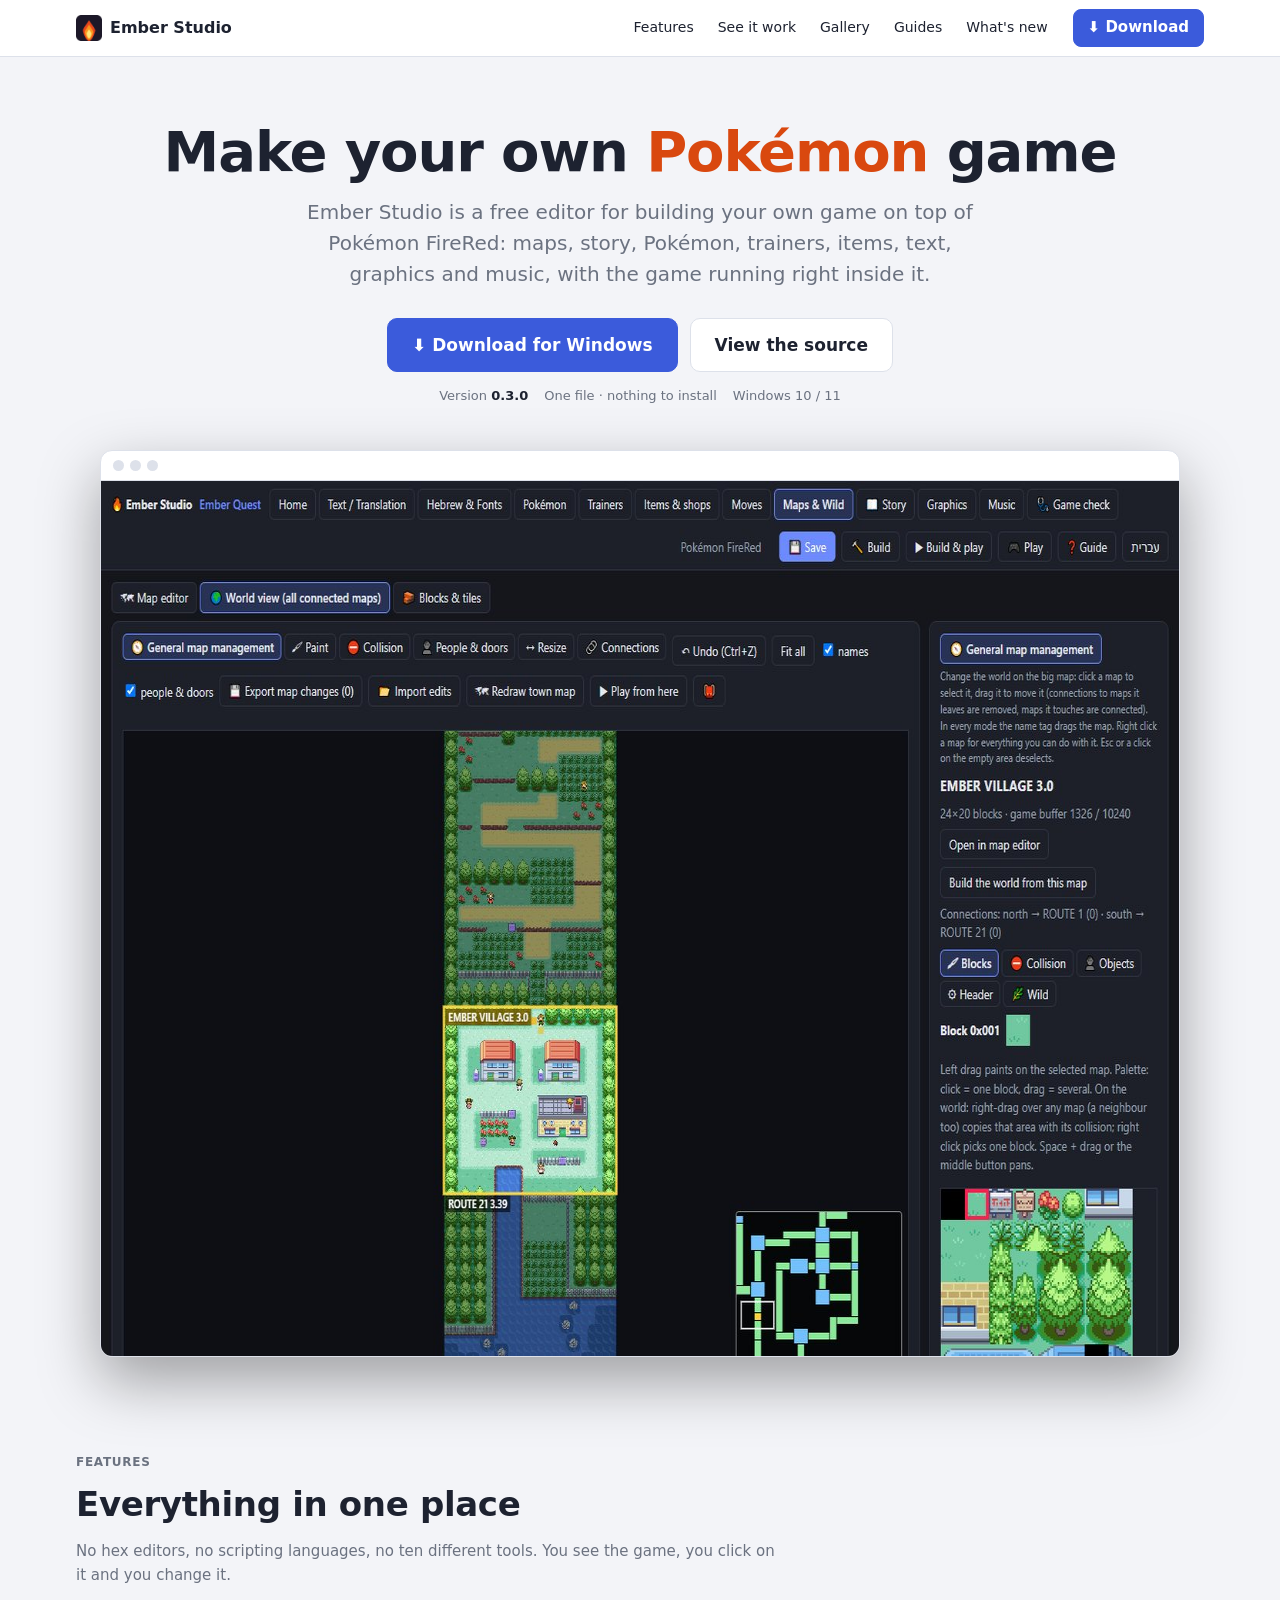
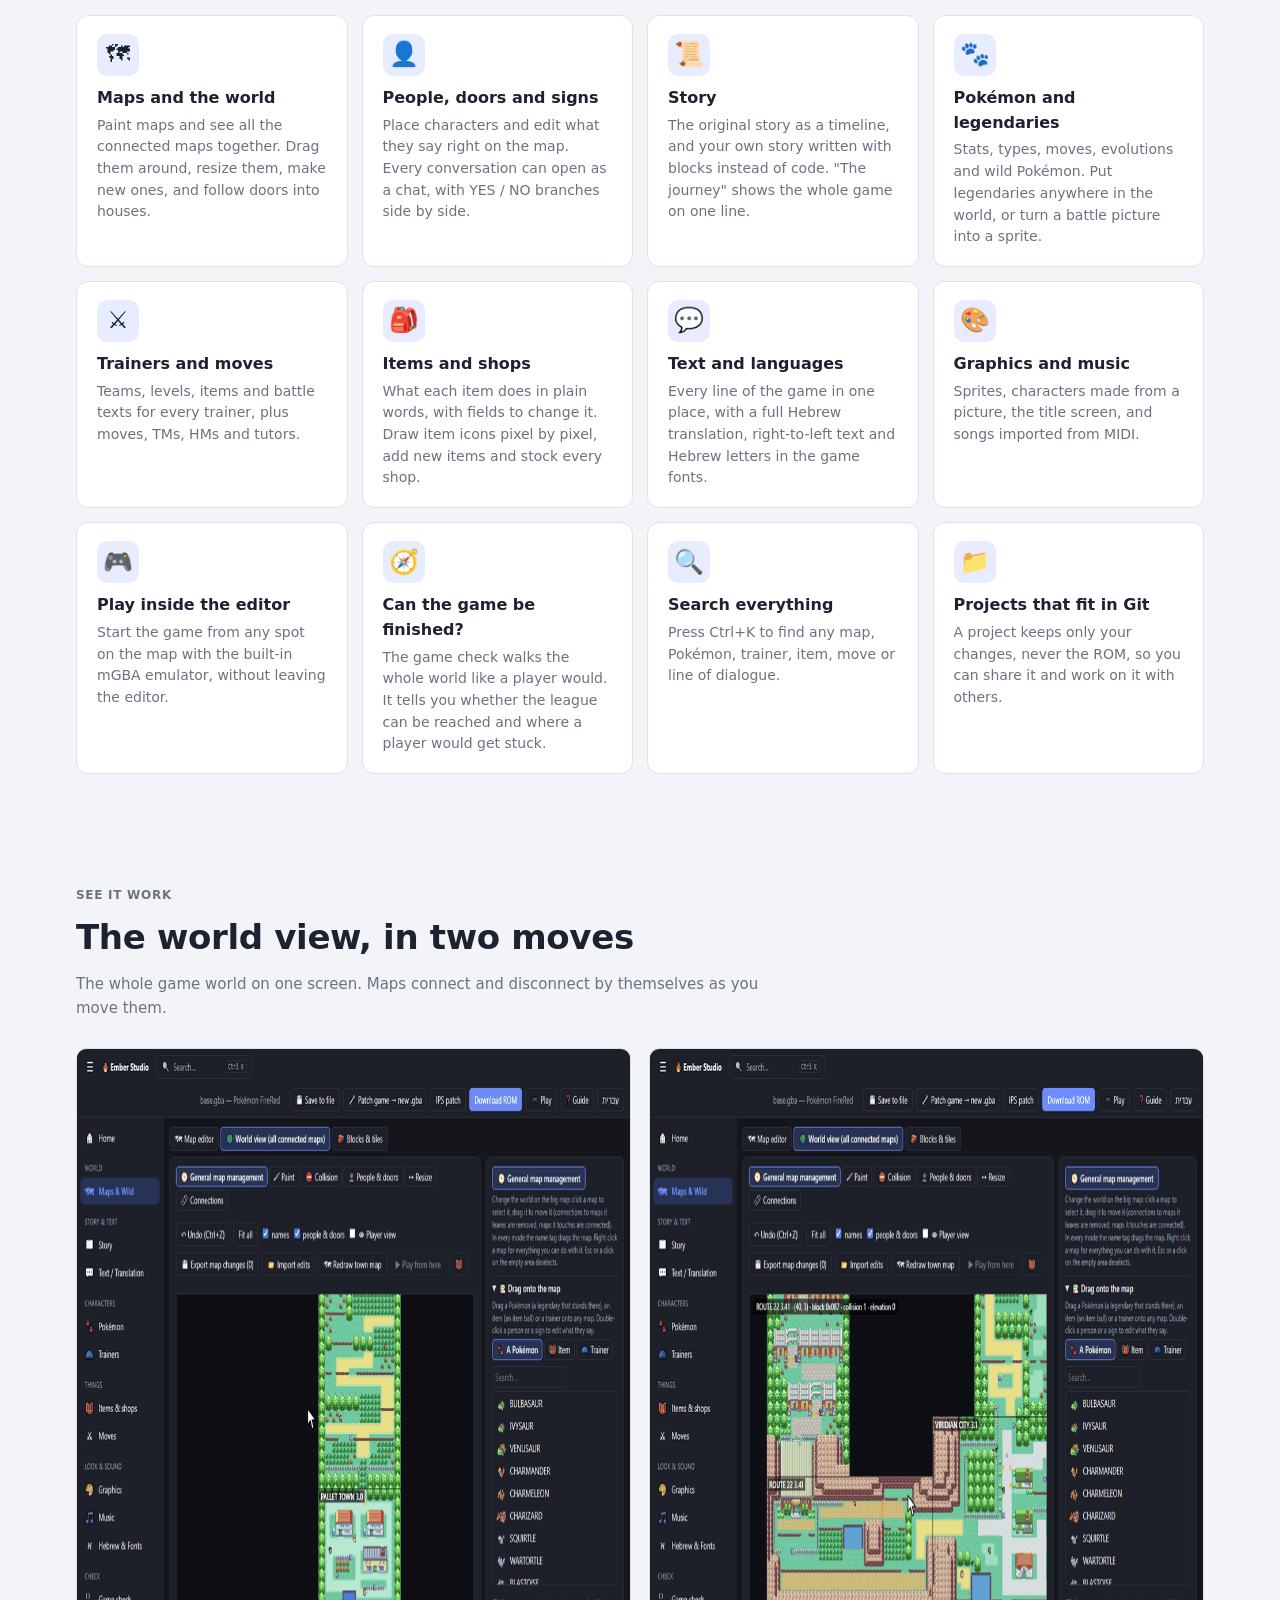
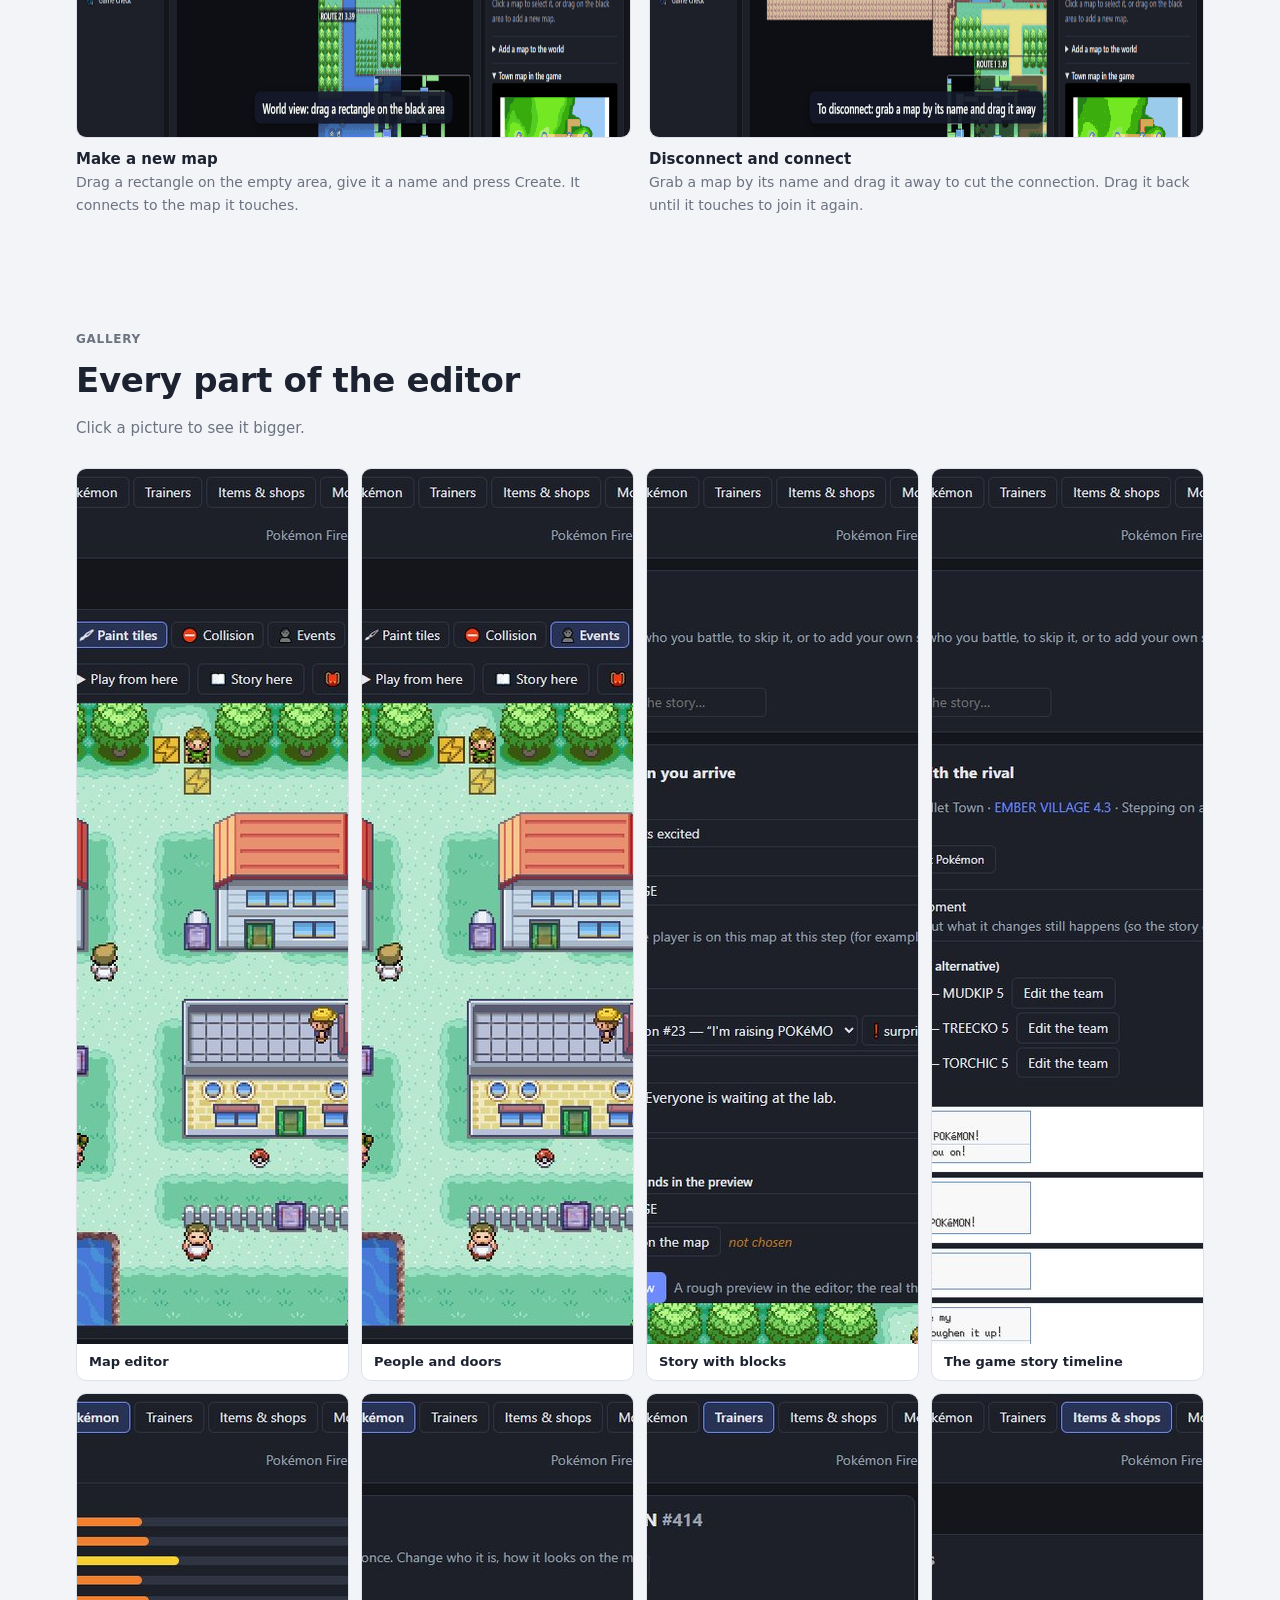
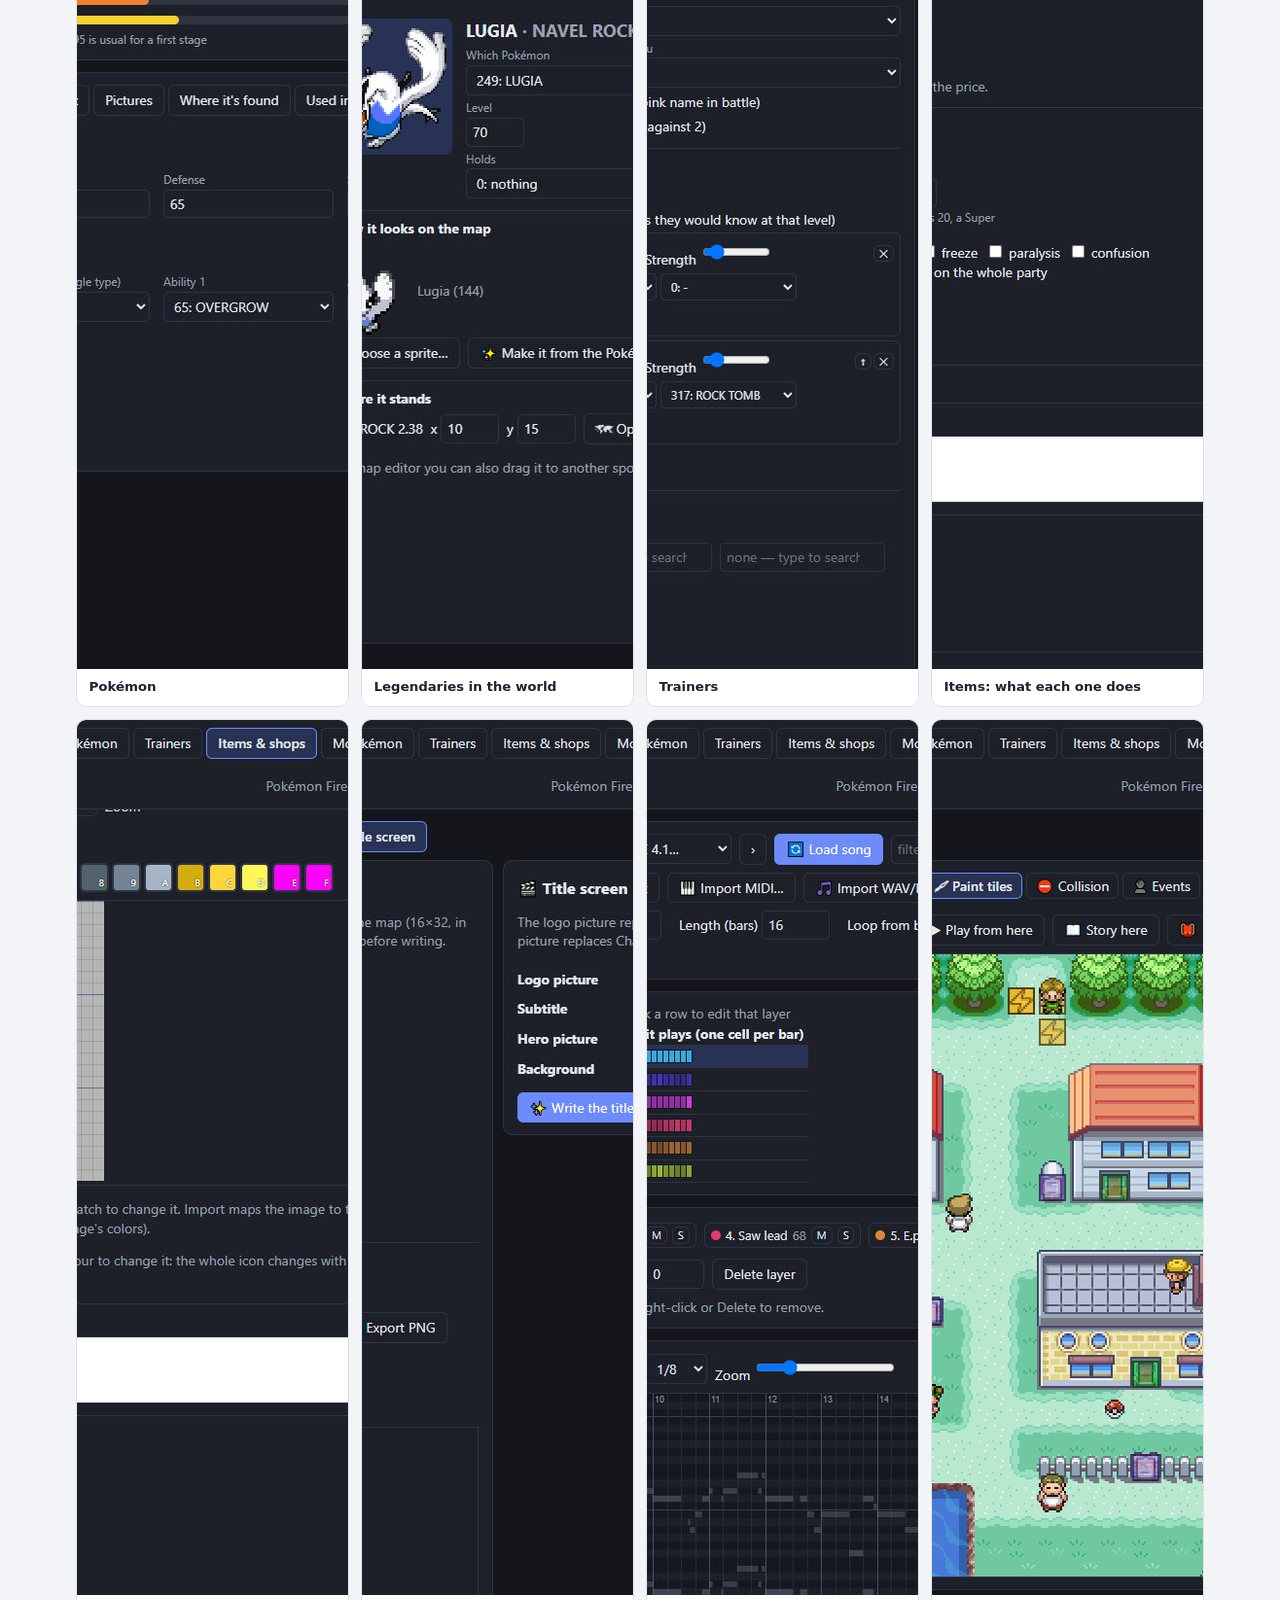
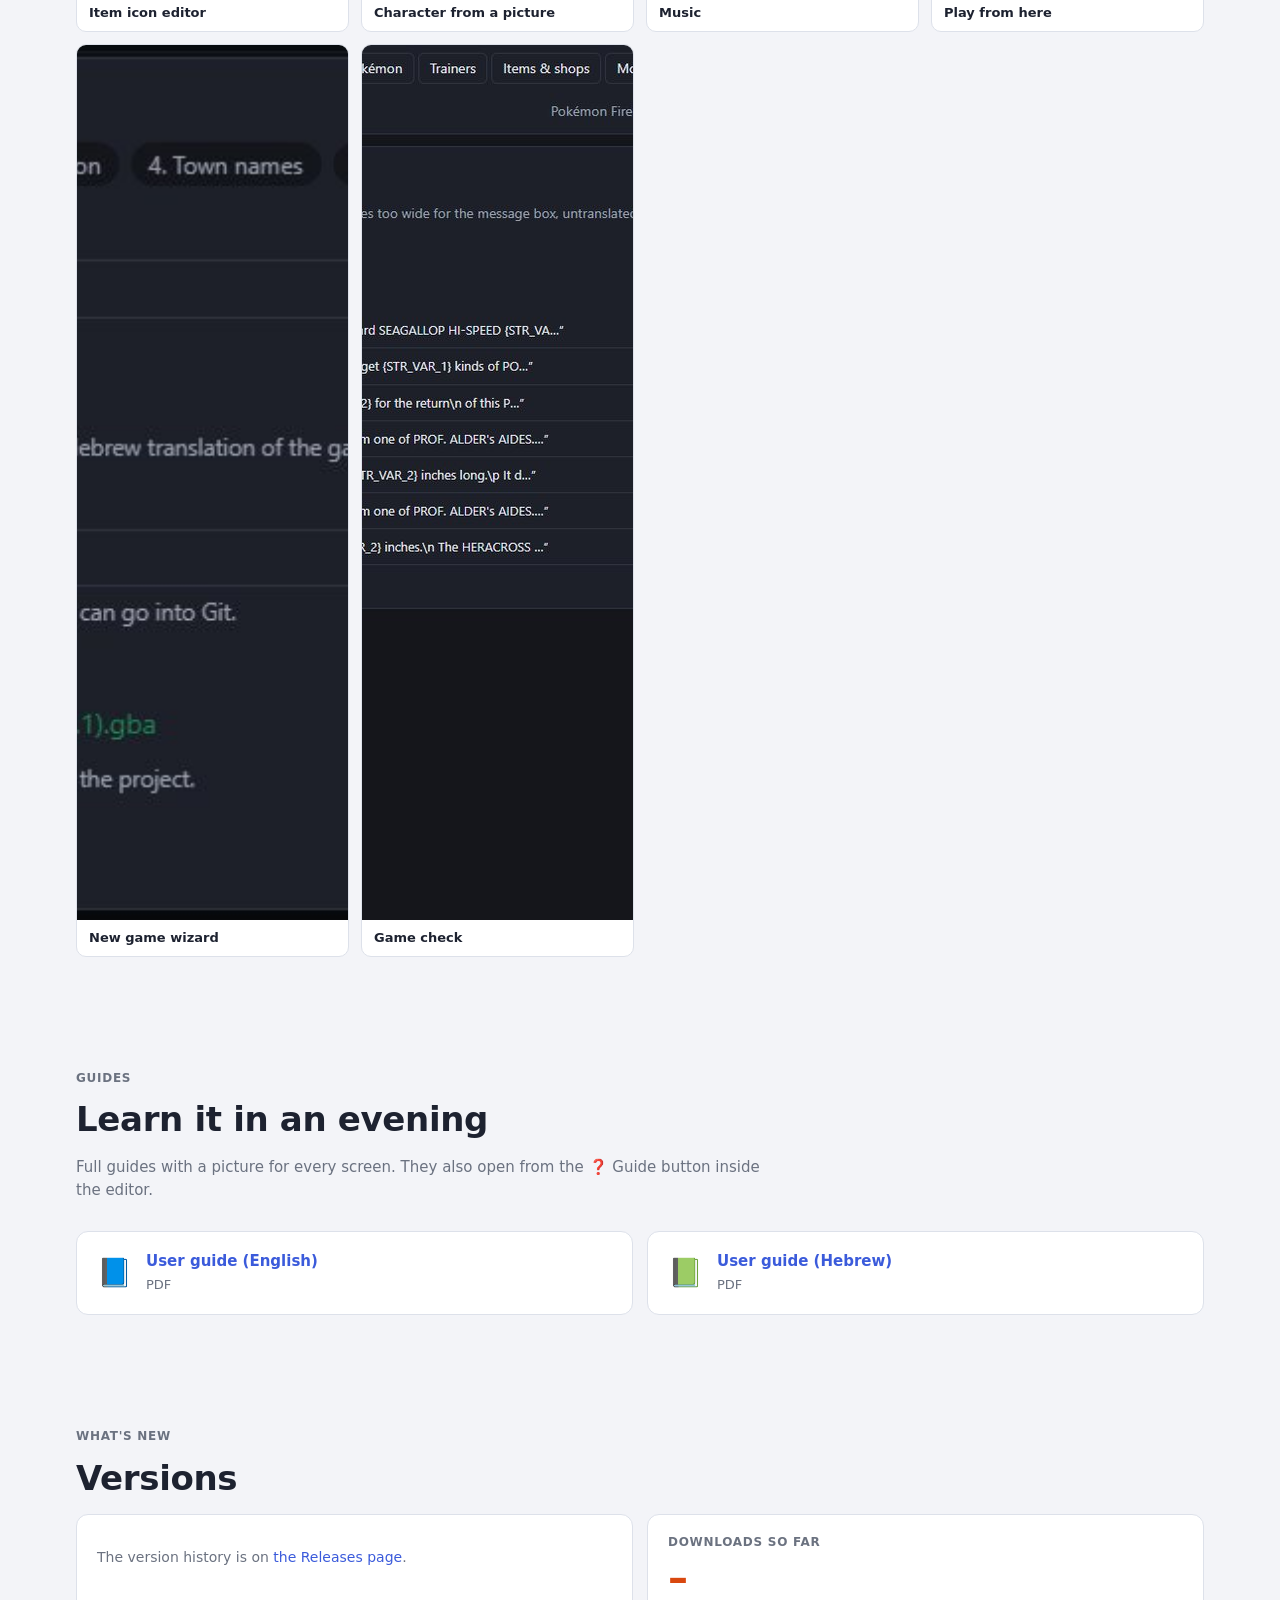
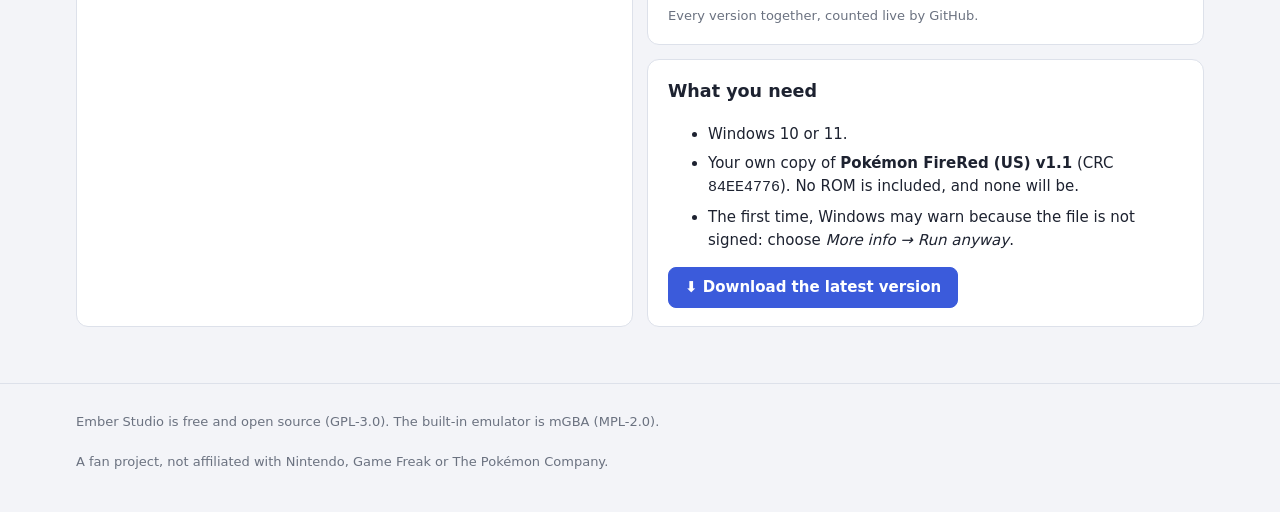
==== site/index.html @ 75d0f9e0 "Website: download page for GitHub Pages (features, GIFs, gallery, guides, versions and a live downlo" ====
<!doctype html>
<html lang="en">
<head>
<meta charset="utf-8">
<meta name="viewport" content="width=device-width, initial-scale=1">
<title>Ember Studio</title>
<meta name="description" content="Ember Studio: a free editor for making your own game on top of Pokémon FireRed. Maps, story, Pokémon, trainers, items, text, graphics and music, with a built-in emulator.">
<meta property="og:title" content="Ember Studio">
<meta property="og:description" content="A free editor for making your own game on top of Pokémon FireRed.">
<meta property="og:image" content="img/world.jpg">
<link rel="icon" href="img/icon.png">
<style>
/* the editor's own colours (css/app.css), dark first like the screenshots */
:root {
  --bg: #14161c; --panel: #1d2029; --ink: #e6e8ef; --muted: #9aa1b1; --line: #2f3443;
  --accent: #6d8bff; --accent-ink: #fff; --sel: #283255; --ember: #f08c3a; --ok: #40c057;
}
@media (prefers-color-scheme: light) {
  :root { --bg: #f3f4f8; --panel: #ffffff; --ink: #1d2230; --muted: #6b7280; --line: #dde1ea; --accent: #3b5bdb; --sel: #e7ecff; --ember: #d9480f; --ok: #198754; }
}
* { box-sizing: border-box; }
html { scroll-behavior: smooth; scroll-padding-top: 64px; }
body { margin: 0; font: 15px/1.55 system-ui, "Segoe UI", Arial, sans-serif; background: var(--bg); color: var(--ink); }
a { color: var(--accent); text-decoration: none; } a:hover { text-decoration: underline; }
img { max-width: 100%; display: block; }
.wrap { max-width: 1160px; margin: 0 auto; padding: 0 16px; }

/* header: like the editor's */
header { position: sticky; top: 0; z-index: 10; background: var(--panel); border-bottom: 1px solid var(--line); }
header .wrap { display: flex; align-items: center; gap: 14px; height: 56px; }
.brand { display: flex; align-items: center; gap: 8px; font-weight: 700; font-size: 16px; color: var(--ink); white-space: nowrap; }
.brand img { width: 26px; height: 26px; }
header nav { display: flex; gap: 2px; margin-left: auto; }
header nav a { color: var(--ink); padding: 6px 11px; border-radius: 8px; font-size: 14px; }
header nav a:hover { background: var(--bg); text-decoration: none; }
.btn { display: inline-flex; align-items: center; gap: 8px; font: inherit; font-weight: 600; padding: 8px 16px; border: 1px solid var(--line); border-radius: 8px; background: var(--panel); color: var(--ink); cursor: pointer; white-space: nowrap; }
.btn:hover { border-color: var(--accent); text-decoration: none; }
.btn.primary { background: var(--accent); border-color: var(--accent); color: var(--accent-ink); }
.btn.primary:hover { filter: brightness(1.08); }
.btn.big { font-size: 17px; padding: 13px 24px; border-radius: 10px; }
header .btn { padding: 6px 14px; }

/* hero */
.hero { padding: 64px 0 40px; text-align: center; }
.hero h1 { font-size: clamp(34px, 6vw, 56px); line-height: 1.1; margin: 0 0 14px; letter-spacing: -.02em; }
.hero h1 .fire { color: var(--ember); }
.hero p.lead { font-size: clamp(17px, 2.2vw, 20px); color: var(--muted); max-width: 680px; margin: 0 auto 28px; }
.cta { display: flex; gap: 12px; justify-content: center; flex-wrap: wrap; }
.meta { margin-top: 14px; color: var(--muted); font-size: 13px; display: flex; gap: 16px; justify-content: center; flex-wrap: wrap; }
.meta b { color: var(--ink); font-weight: 600; }
.window { margin: 44px auto 0; max-width: 1080px; border: 1px solid var(--line); border-radius: 12px; overflow: hidden; background: var(--panel); box-shadow: 0 24px 60px rgba(0,0,0,.35); }
.window .bar { display: flex; gap: 6px; padding: 9px 12px; border-bottom: 1px solid var(--line); }
.window .bar i { width: 11px; height: 11px; border-radius: 50%; background: var(--line); }

/* sections */
section { padding: 56px 0; }
.kicker { font-size: 12px; letter-spacing: .06em; text-transform: uppercase; color: var(--muted); font-weight: 600; margin-bottom: 6px; }
h2 { font-size: clamp(26px, 3.6vw, 34px); margin: 0 0 10px; letter-spacing: -.01em; }
.sub { color: var(--muted); margin: 0 0 28px; max-width: 700px; }

.panel { background: var(--panel); border: 1px solid var(--line); border-radius: 12px; padding: 18px 20px; }
.grid { display: grid; gap: 14px; grid-template-columns: repeat(auto-fill, minmax(260px, 1fr)); }
.feature .ic { font-size: 24px; width: 42px; height: 42px; border-radius: 10px; background: var(--sel); display: flex; align-items: center; justify-content: center; margin-bottom: 10px; }
.feature h3 { margin: 0 0 4px; font-size: 16px; }
.feature p { margin: 0; color: var(--muted); font-size: 14px; }

.gifs { display: grid; gap: 18px; grid-template-columns: repeat(auto-fit, minmax(340px, 1fr)); }
.gifs figure { margin: 0; }
.gifs img { border-radius: 10px; border: 1px solid var(--line); width: 100%; }
.gifs figcaption { margin-top: 10px; } .gifs figcaption b { display: block; } .gifs figcaption span { color: var(--muted); font-size: 14px; }

.gallery { display: grid; gap: 12px; grid-template-columns: repeat(auto-fill, minmax(250px, 1fr)); }
.shot { margin: 0; cursor: zoom-in; background: var(--panel); border: 1px solid var(--line); border-radius: 10px; overflow: hidden; transition: transform .15s, border-color .15s; }
.shot:hover { transform: translateY(-2px); border-color: var(--accent); }
.shot img { aspect-ratio: 16 / 10; object-fit: cover; object-position: top; width: 100%; }
.shot figcaption { padding: 8px 12px; font-size: 13px; font-weight: 600; }
#lightbox { position: fixed; inset: 0; z-index: 50; background: rgba(0,0,0,.85); display: flex; flex-direction: column; align-items: center; justify-content: center; padding: 20px; cursor: zoom-out; }
#lightbox img { max-height: calc(100vh - 90px); border-radius: 8px; }
#lightbox p { color: #fff; margin: 12px 0 0; font-weight: 600; }

.two { display: grid; gap: 14px; grid-template-columns: 1fr 1fr; }
.guide { display: flex; align-items: center; gap: 14px; }
.guide .ic { font-size: 28px; }
.guide b { display: block; } .guide span { color: var(--muted); font-size: 13px; }
.notes { max-height: 460px; overflow-y: auto; }
.notes h3 { margin: 4px 0 4px; font-size: 17px; } .notes h3 small { color: var(--muted); font-weight: 400; font-size: 13px; margin-left: 6px; }
.notes h4 { margin: 12px 0 4px; font-size: 14px; }
.notes ul { margin: 4px 0 18px; padding-left: 20px; } .notes li { margin: 3px 0; font-size: 14px; }
.notes p { font-size: 14px; color: var(--muted); }
.notes code { font: 12px ui-monospace, monospace; background: var(--bg); padding: 1px 5px; border-radius: 4px; }
.req li { margin: 6px 0; }
.counter { font-size: 40px; font-weight: 800; color: var(--ember); line-height: 1; }

footer { border-top: 1px solid var(--line); padding: 28px 0 40px; color: var(--muted); font-size: 13px; }
footer .wrap { display: flex; gap: 20px; justify-content: space-between; flex-wrap: wrap; }

@media (max-width: 760px) {
  header nav { display: none; }
  header .btn { margin-left: auto; }
  .two { grid-template-columns: 1fr; }
  .gifs { grid-template-columns: 1fr; }
  section { padding: 40px 0; } .hero { padding: 40px 0 24px; }
}
</style>
</head>
<body>
<header><div class="wrap">
  <a class="brand" href="#"><img src="img/icon.png" alt="">Ember Studio</a>
  <nav><a href="#features">Features</a><a href="#see">See it work</a><a href="#gallery">Gallery</a><a href="#guides">Guides</a><a href="#changes">What's new</a></nav>
  <a class="btn primary dl" href="https://github.com/tallavie/Ember-Studio/releases/latest/download/EmberStudio.exe">⬇ Download</a>
</div></header>

<div class="hero"><div class="wrap">
  <h1>Make your own <span class="fire">Pokémon</span> game</h1>
  <p class="lead">Ember Studio is a free editor for building your own game on top of Pokémon FireRed: maps, story, Pokémon, trainers, items, text, graphics and music, with the game running right inside it.</p>
  <div class="cta">
    <a class="btn primary big dl" href="https://github.com/tallavie/Ember-Studio/releases/latest/download/EmberStudio.exe">⬇ Download for Windows</a>
    <a class="btn big" href="https://github.com/tallavie/Ember-Studio">View the source</a>
  </div>
  <div class="meta"><span>Version <b id="ver">0.3.0</b></span><span>One file · nothing to install</span><span>Windows 10 / 11</span><span id="dlcount-line" hidden><b id="dlcount-small"></b> <span id="dlword">downloads</span></span></div>
  <div class="window"><div class="bar"><i></i><i></i><i></i></div><img src="img/world.jpg" alt="The world view of Ember Studio: all the connected maps of the game together" width="1400" height="875"></div>
</div></div>

<section id="features"><div class="wrap">
  <div class="kicker">Features</div>
  <h2>Everything in one place</h2>
  <p class="sub">No hex editors, no scripting languages, no ten different tools. You see the game, you click on it and you change it.</p>
  <div class="grid">
    <div class="panel feature"><div class="ic">🗺</div><h3>Maps and the world</h3><p>Paint maps and see all the connected maps together. Drag them around, resize them, make new ones, and follow doors into houses.</p></div>
    <div class="panel feature"><div class="ic">👤</div><h3>People, doors and signs</h3><p>Place characters and edit what they say right on the map. Every conversation can open as a chat, with YES / NO branches side by side.</p></div>
    <div class="panel feature"><div class="ic">📜</div><h3>Story</h3><p>The original story as a timeline, and your own story written with blocks instead of code. "The journey" shows the whole game on one line.</p></div>
    <div class="panel feature"><div class="ic">🐾</div><h3>Pokémon and legendaries</h3><p>Stats, types, moves, evolutions and wild Pokémon. Put legendaries anywhere in the world, or turn a battle picture into a sprite.</p></div>
    <div class="panel feature"><div class="ic">⚔</div><h3>Trainers and moves</h3><p>Teams, levels, items and battle texts for every trainer, plus moves, TMs, HMs and tutors.</p></div>
    <div class="panel feature"><div class="ic">🎒</div><h3>Items and shops</h3><p>What each item does in plain words, with fields to change it. Draw item icons pixel by pixel, add new items and stock every shop.</p></div>
    <div class="panel feature"><div class="ic">💬</div><h3>Text and languages</h3><p>Every line of the game in one place, with a full Hebrew translation, right-to-left text and Hebrew letters in the game fonts.</p></div>
    <div class="panel feature"><div class="ic">🎨</div><h3>Graphics and music</h3><p>Sprites, characters made from a picture, the title screen, and songs imported from MIDI.</p></div>
    <div class="panel feature"><div class="ic">🎮</div><h3>Play inside the editor</h3><p>Start the game from any spot on the map with the built-in mGBA emulator, without leaving the editor.</p></div>
    <div class="panel feature"><div class="ic">🧭</div><h3>Can the game be finished?</h3><p>The game check walks the whole world like a player would. It tells you whether the league can be reached and where a player would get stuck.</p></div>
    <div class="panel feature"><div class="ic">🔍</div><h3>Search everything</h3><p>Press Ctrl+K to find any map, Pokémon, trainer, item, move or line of dialogue.</p></div>
    <div class="panel feature"><div class="ic">📁</div><h3>Projects that fit in Git</h3><p>A project keeps only your changes, never the ROM, so you can share it and work on it with others.</p></div>
  </div>
</div></section>

<section id="see"><div class="wrap">
  <div class="kicker">See it work</div>
  <h2>The world view, in two moves</h2>
  <p class="sub">The whole game world on one screen. Maps connect and disconnect by themselves as you move them.</p>
  <div class="gifs">
    <figure><img src="img/world-new-map.gif" alt="Making a new map in the world view" loading="lazy" width="960" height="690">
      <figcaption><b>Make a new map</b><span>Drag a rectangle on the empty area, give it a name and press Create. It connects to the map it touches.</span></figcaption></figure>
    <figure><img src="img/world-connect.gif" alt="Disconnecting and connecting maps in the world view" loading="lazy" width="960" height="690">
      <figcaption><b>Disconnect and connect</b><span>Grab a map by its name and drag it away to cut the connection. Drag it back until it touches to join it again.</span></figcaption></figure>
  </div>
</div></section>

<section id="gallery"><div class="wrap">
  <div class="kicker">Gallery</div>
  <h2>Every part of the editor</h2>
  <p class="sub">Click a picture to see it bigger.</p>
  <div class="gallery" id="shots"></div>
</div></section>

<section id="guides"><div class="wrap">
  <div class="kicker">Guides</div>
  <h2>Learn it in an evening</h2>
  <p class="sub">Full guides with a picture for every screen. They also open from the ❓ Guide button inside the editor.</p>
  <div class="two">
    <a class="panel guide" href="https://github.com/tallavie/Ember-Studio/raw/main/docs/Ember-Studio-Guide-en.pdf"><span class="ic">📘</span><div><b>User guide (English)</b><span>PDF</span></div></a>
    <a class="panel guide" href="https://github.com/tallavie/Ember-Studio/raw/main/docs/Ember-Studio-Guide-he.pdf"><span class="ic">📗</span><div><b>User guide (Hebrew)</b><span>PDF</span></div></a>
  </div>
</div></section>

<section id="changes"><div class="wrap">
  <div class="kicker">What's new</div>
  <h2>Versions</h2>
  <div class="two">
    <div class="panel notes" id="notes"><p>Loading the version history…</p></div>
    <div>
      <div class="panel" style="margin-bottom:14px">
        <div class="kicker">Downloads so far</div>
        <div class="counter" id="dlcount">–</div>
        <p style="color:var(--muted);font-size:13px;margin:8px 0 0">Every version together, counted live by GitHub.</p>
      </div>
      <div class="panel req">
        <h3 style="margin-top:0">What you need</h3>
        <ul>
          <li>Windows 10 or 11.</li>
          <li>Your own copy of <b>Pokémon FireRed (US) v1.1</b> (CRC <code>84EE4776</code>). No ROM is included, and none will be.</li>
          <li>The first time, Windows may warn because the file is not signed: choose <i>More info → Run anyway</i>.</li>
        </ul>
        <a class="btn primary dl" href="https://github.com/tallavie/Ember-Studio/releases/latest/download/EmberStudio.exe">⬇ Download the latest version</a>
      </div>
    </div>
  </div>
</div></section>

<footer><div class="wrap">
  <span>Ember Studio is free and open source (GPL-3.0). The built-in emulator is mGBA (MPL-2.0).</span>
  <span>A fan project, not affiliated with Nintendo, Game Freak or The Pokémon Company.</span>
</div></footer>

<script>
const REPO = 'tallavie/Ember-Studio';
const SHOTS = [['map-editor', 'Map editor'], ['people', 'People and doors'], ['story-blocks', 'Story with blocks'], ['timeline', 'The game story timeline'],
  ['pokemon', 'Pokémon'], ['legends', 'Legendaries in the world'], ['trainers', 'Trainers'], ['items', 'Items: what each one does'], ['item-icon', 'Item icon editor'],
  ['character', 'Character from a picture'], ['music', 'Music'], ['play', 'Play from here'], ['wizard', 'New game wizard'], ['check', 'Game check']];

const box = document.getElementById('shots');
for (const [f, t] of SHOTS) {
  const fig = document.createElement('figure'); fig.className = 'shot';
  fig.innerHTML = `<img src="img/${f}.jpg" alt="${t}" loading="lazy" width="1400" height="875"><figcaption>${t}</figcaption>`;
  fig.onclick = () => {
    const lb = document.createElement('div'); lb.id = 'lightbox';
    lb.innerHTML = `<img src="img/${f}.jpg" alt="${t}"><p>${t}</p>`;
    const close = () => { lb.remove(); removeEventListener('keydown', esc); };
    const esc = e => { if (e.key === 'Escape') close(); };
    lb.onclick = close; addEventListener('keydown', esc); document.body.append(lb);
  };
  box.append(fig);
}

// a tiny Markdown reader for the release notes (headings, lists, bold, italics, code)
const esc = s => s.replace(/[&<>"]/g, c => ({ '&': '&amp;', '<': '&lt;', '>': '&gt;', '"': '&quot;' })[c]);
const inline = s => esc(s).replace(/\*\*(.+?)\*\*/g, '<b>$1</b>').replace(/\*(.+?)\*/g, '<i>$1</i>').replace(/`(.+?)`/g, '<code>$1</code>');
function md(src) {
  let out = '', list = false;
  for (const line of src.split(/\r?\n/)) {
    const li = line.match(/^\s*[-*] (.*)/), hd = line.match(/^#{2,4} (.*)/);
    if (!li && list) { out += '</ul>'; list = false; }
    if (li) { if (!list) { out += '<ul>'; list = true; } out += '<li>' + inline(li[1]) + '</li>'; }
    else if (hd) { if (!/^Ember Studio/.test(hd[1])) out += '<h4>' + inline(hd[1]) + '</h4>'; }
    else if (line.trim()) out += '<p>' + inline(line) + '</p>';
  }
  return out + (list ? '</ul>' : '');
}

fetch(`https://api.github.com/repos/${REPO}/releases`).then(r => r.ok ? r.json() : Promise.reject(r.status)).then(rels => {
  let total = 0;
  for (const r of rels) for (const a of r.assets) if (/\.exe$/i.test(a.name)) total += a.download_count;
  document.getElementById('dlcount').textContent = total.toLocaleString('en');
  document.getElementById('dlcount-small').textContent = total.toLocaleString('en');
  document.getElementById('dlword').textContent = total === 1 ? 'download' : 'downloads';
  document.getElementById('dlcount-line').hidden = false;
  if (rels[0]) document.getElementById('ver').textContent = rels[0].tag_name.replace(/^v/, '');
  document.getElementById('notes').innerHTML = rels.map(r =>
    `<h3>${esc(r.name || r.tag_name)}<small>${new Date(r.published_at).toLocaleDateString('en-GB', { day: 'numeric', month: 'short', year: 'numeric' })}</small></h3>` +
    md((r.body || '').replace(/^[\s\S]*?(?=^### )/m, '').split(/^### Guides/m)[0])).join('');
}).catch(() => {
  document.getElementById('notes').innerHTML = `<p>The version history is on <a href="https://github.com/${REPO}/releases">the Releases page</a>.</p>`;
});
</script>
</body>
</html>
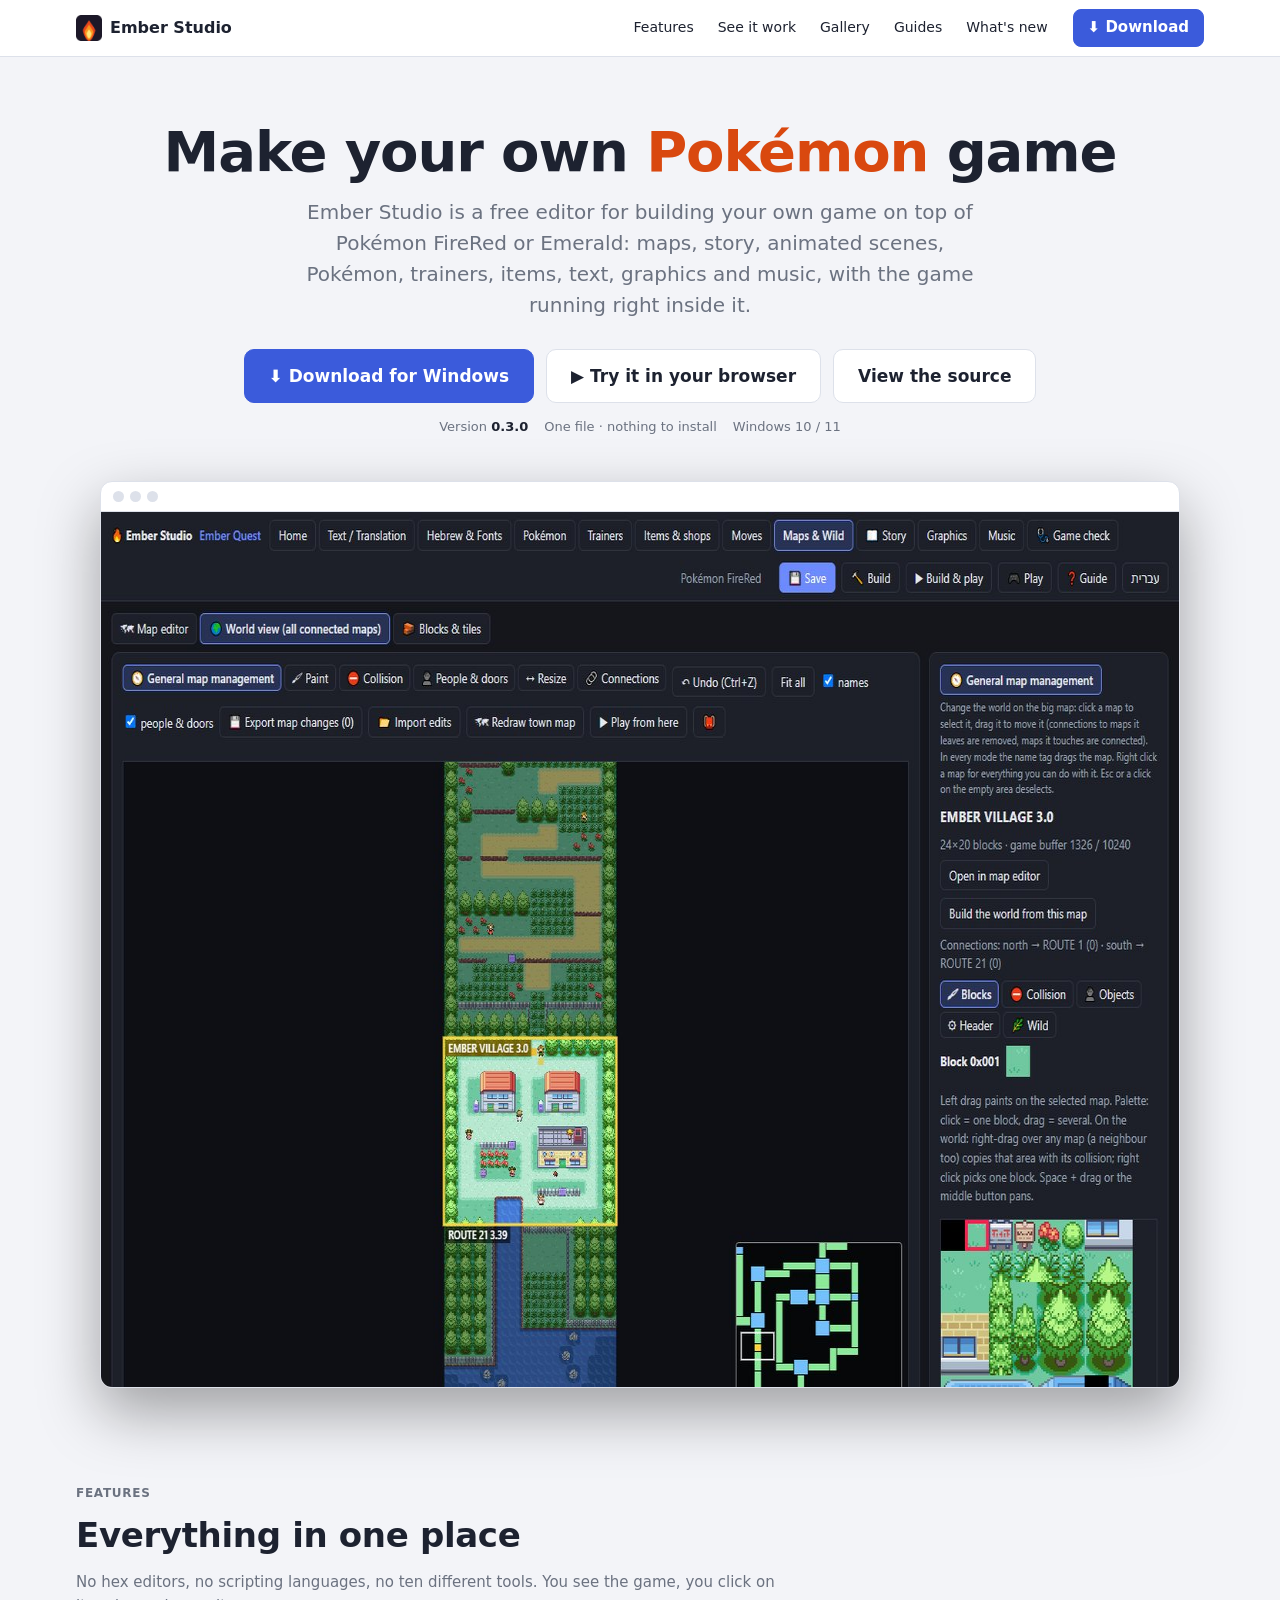
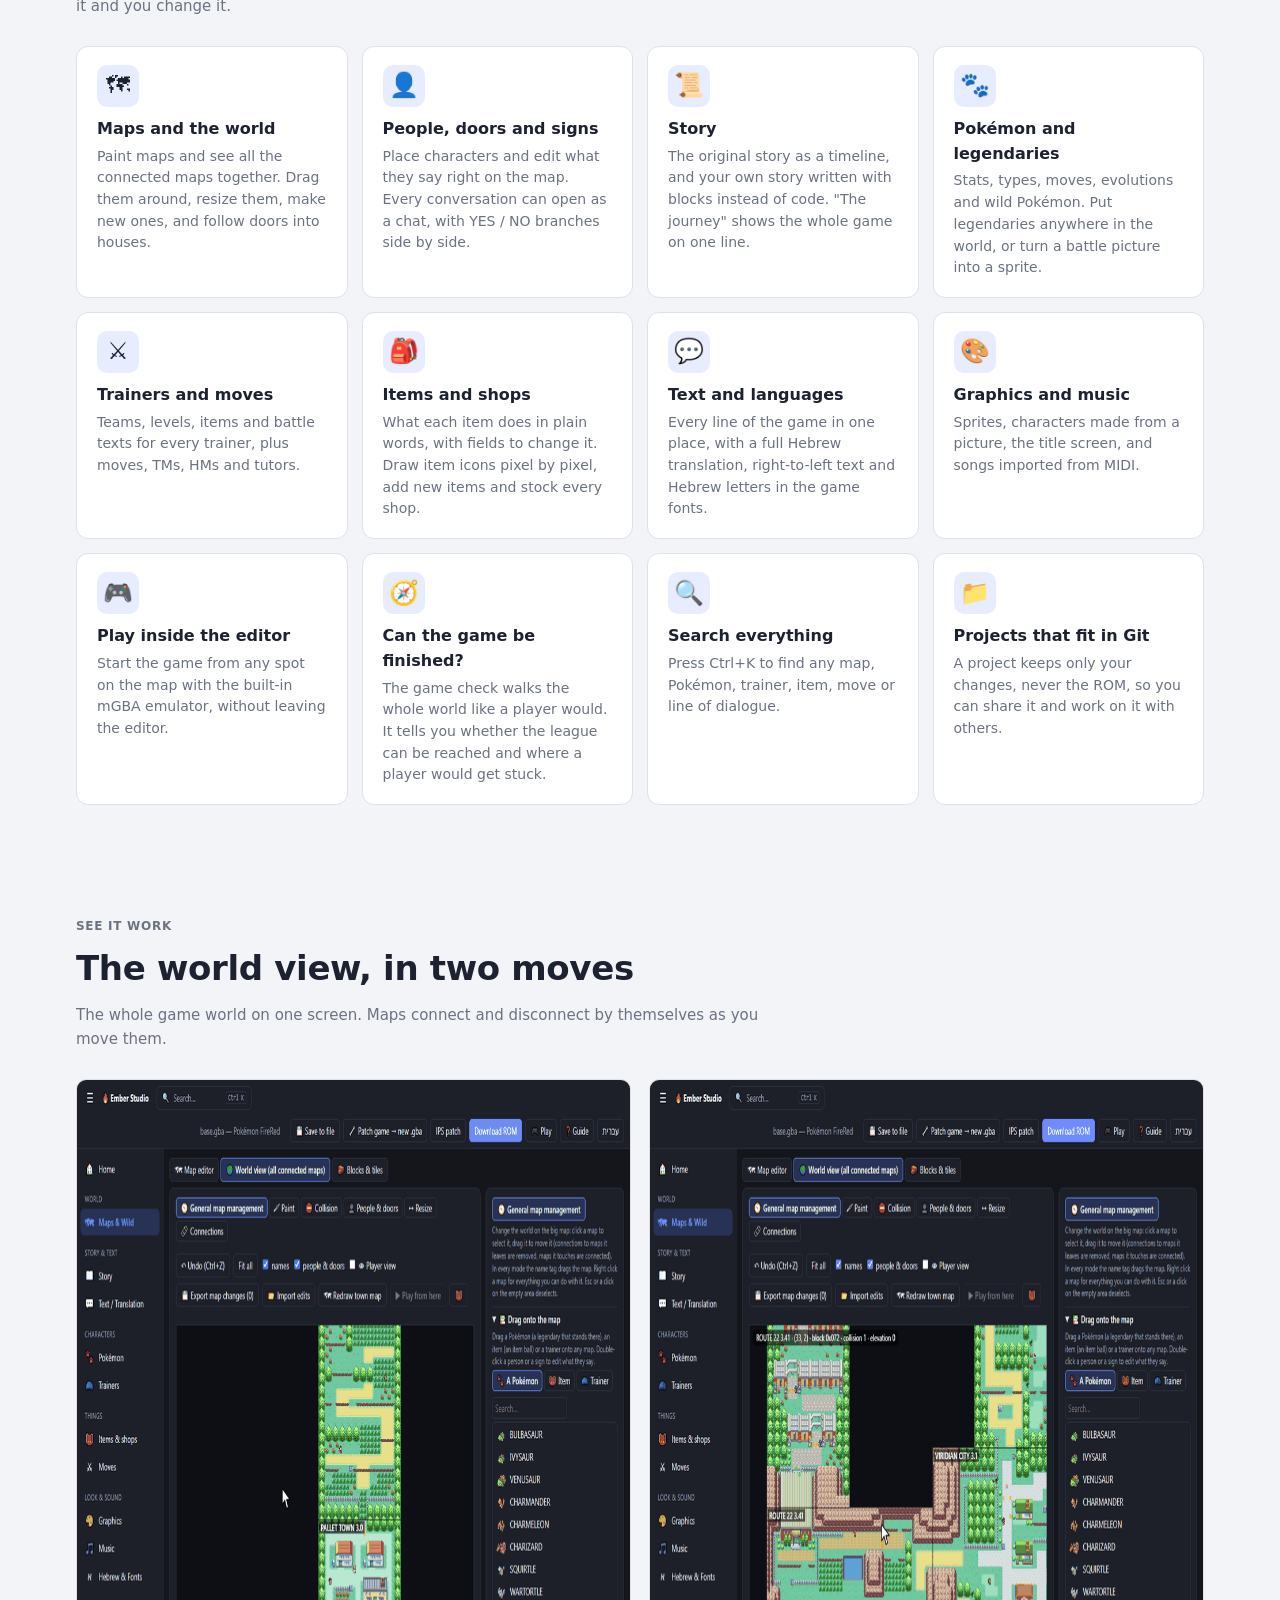
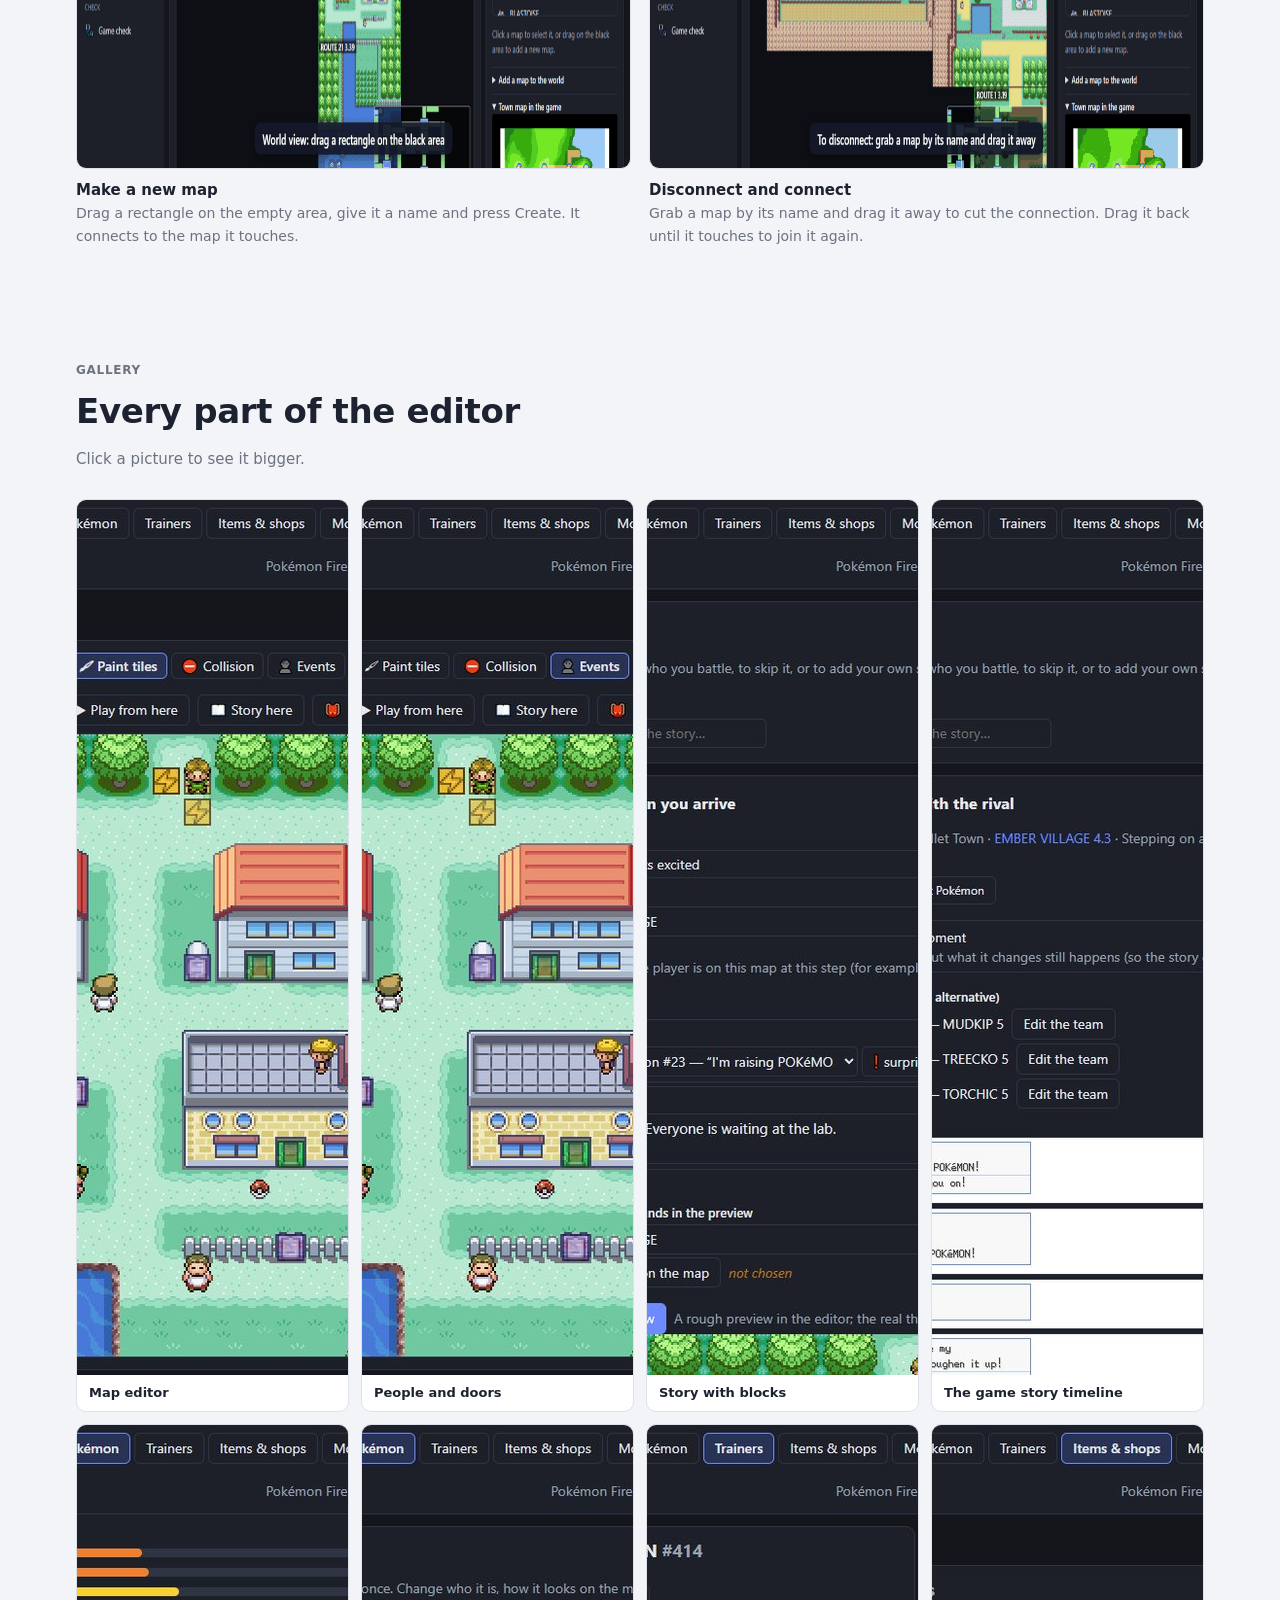
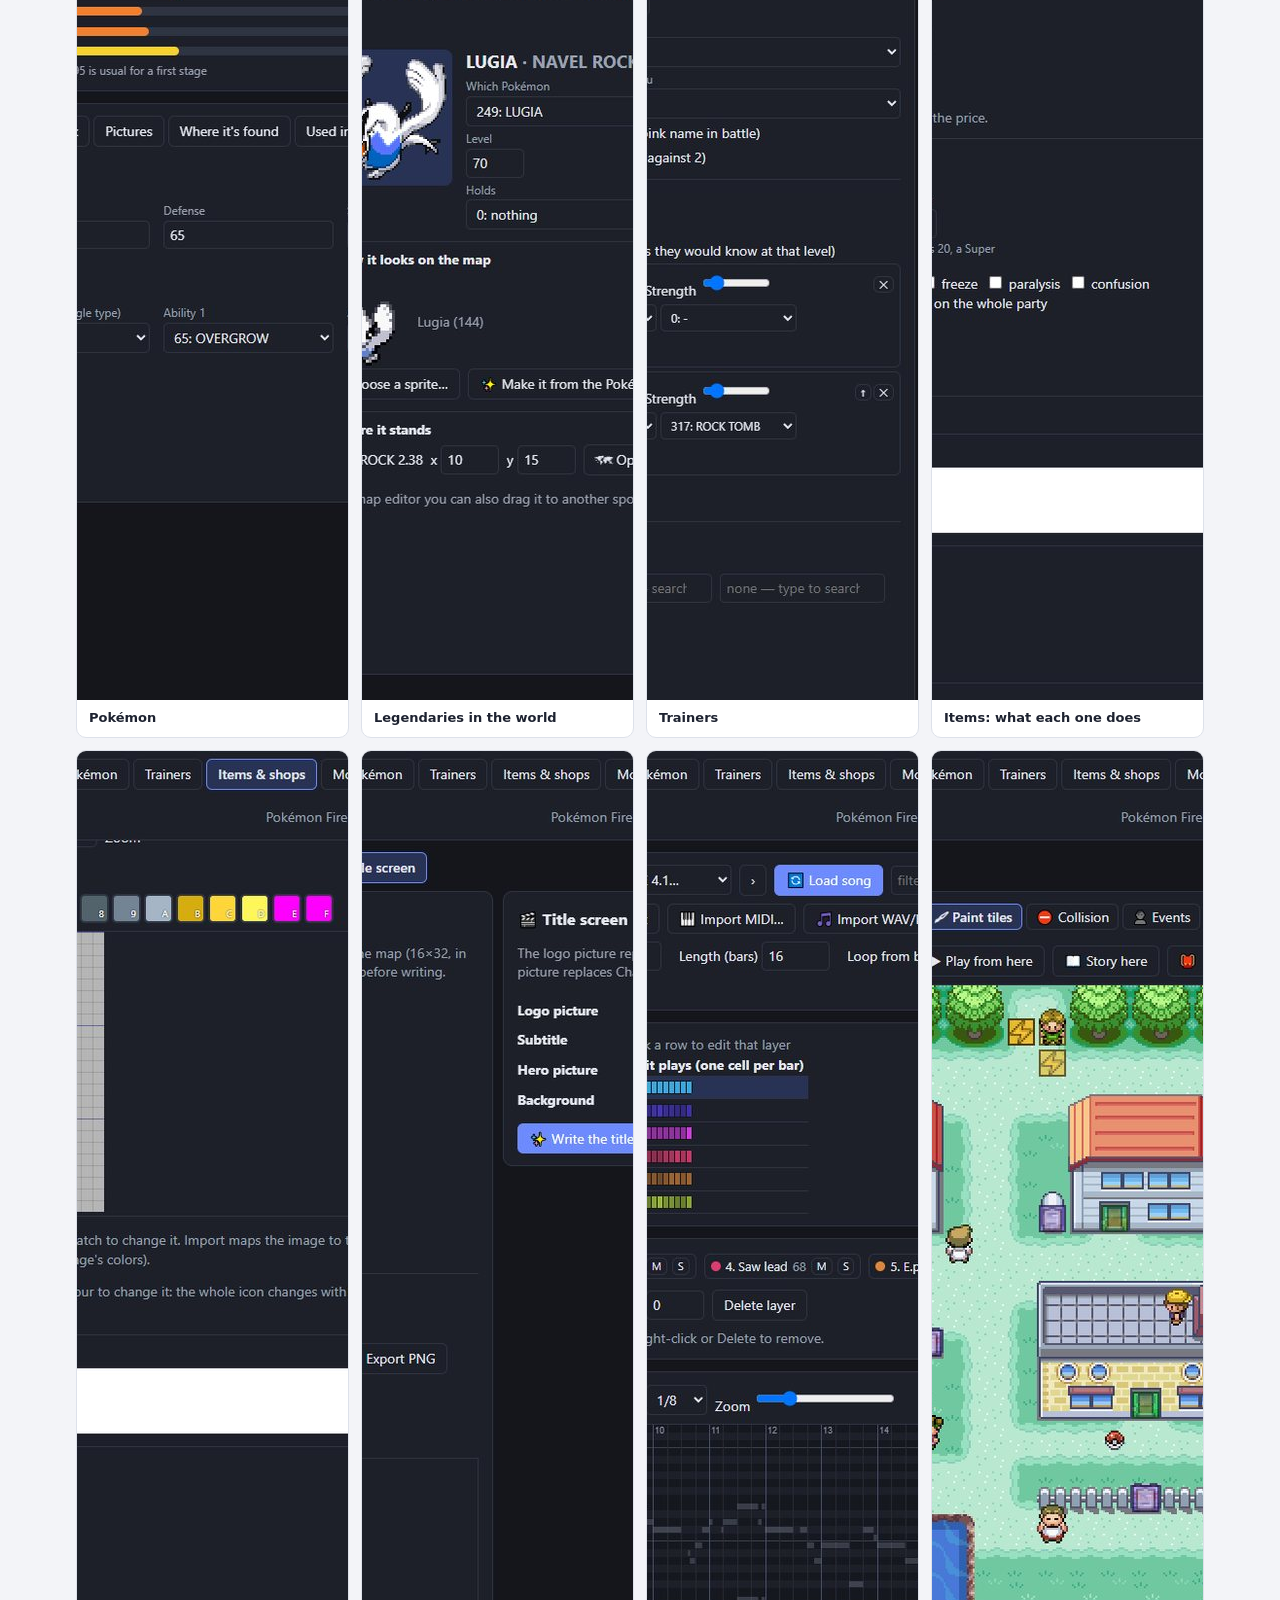
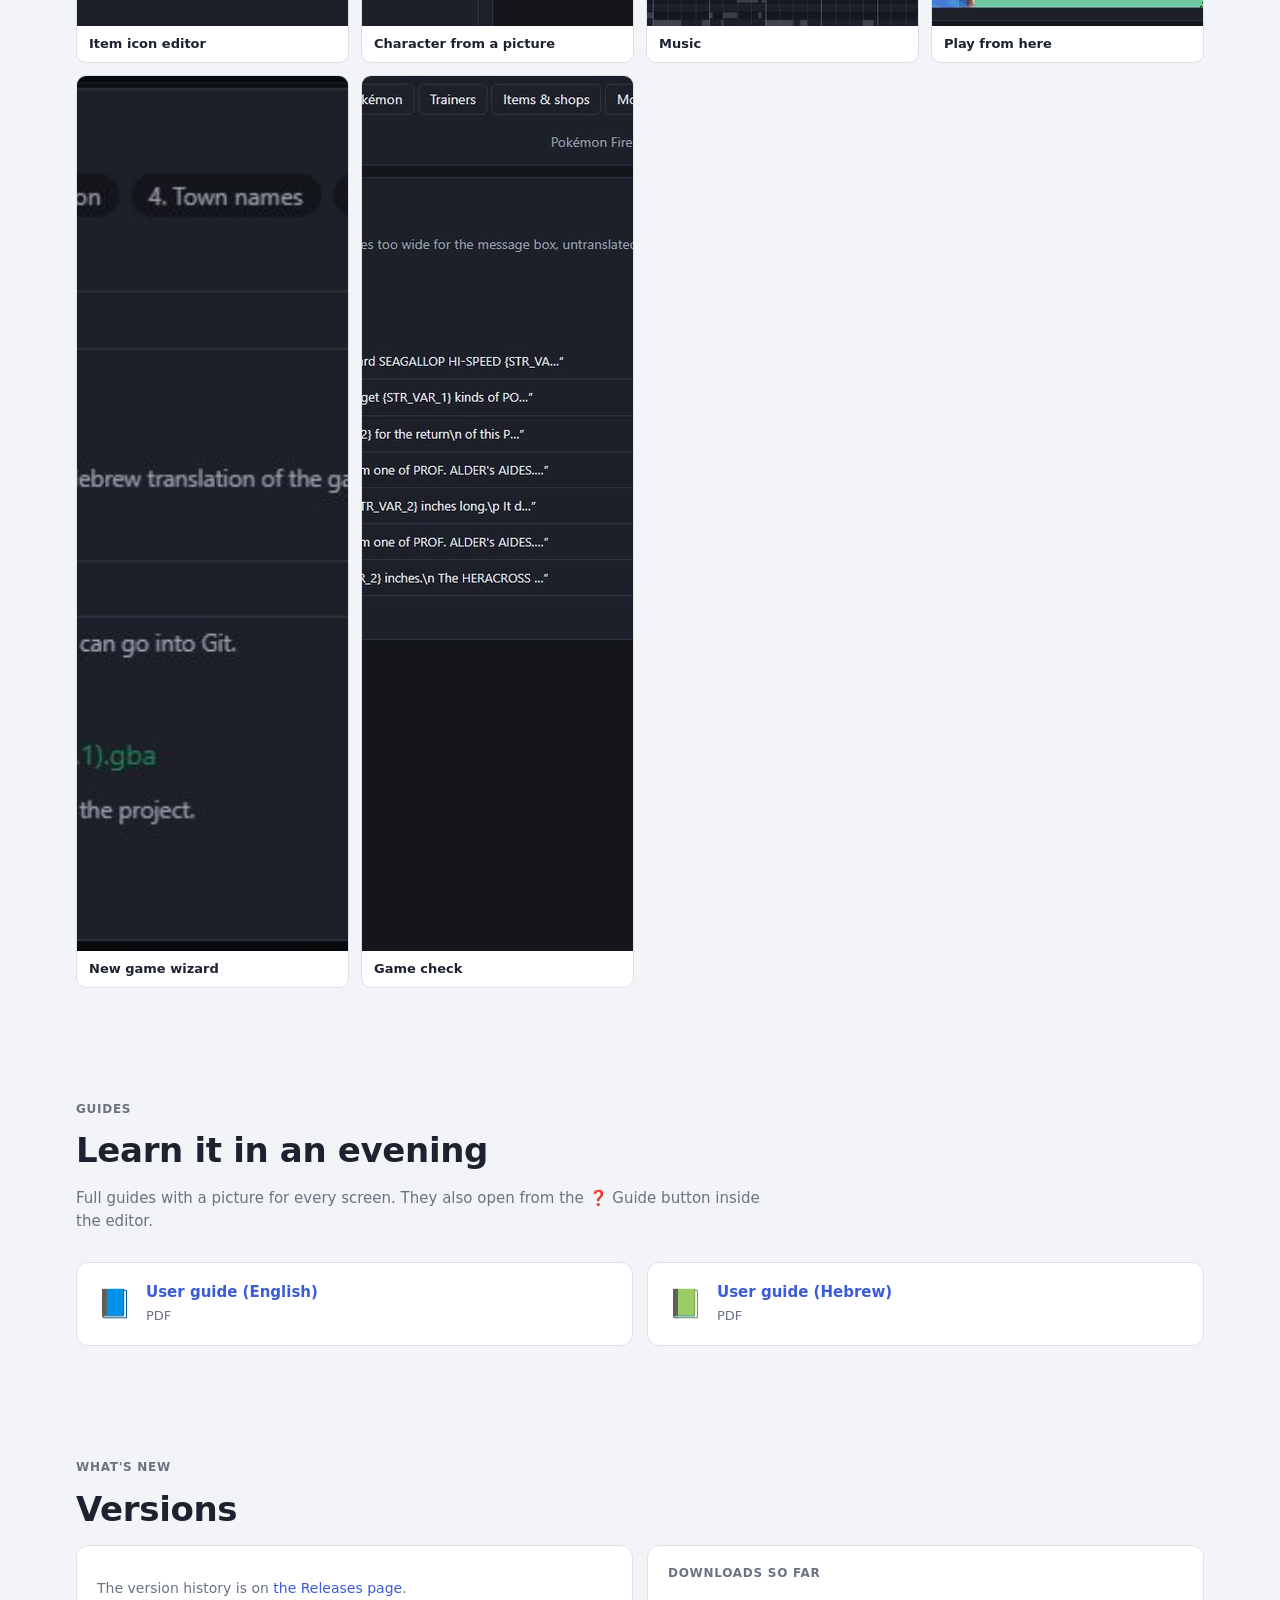
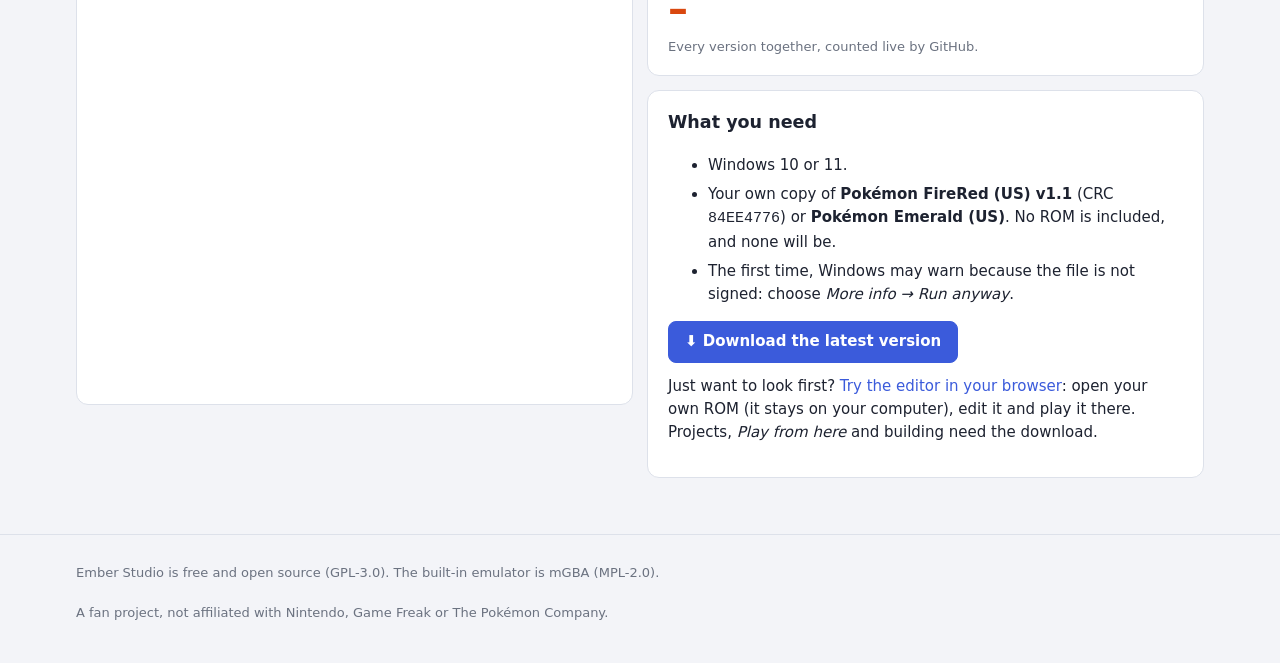
==== commit 062a3c12: "The online version: the website publishes the editor in app/ (ROM files only, the ROM stays in the b" ====
--- a/site/index.html
+++ b/site/index.html
@@ -107,14 +107,15 @@
 <header><div class="wrap">
   <a class="brand" href="#"><img src="img/icon.png" alt="">Ember Studio</a>
   <nav><a href="#features">Features</a><a href="#see">See it work</a><a href="#gallery">Gallery</a><a href="#guides">Guides</a><a href="#changes">What's new</a></nav>
-  <a class="btn primary dl" href="https://github.com/tallavie/Ember-Studio/releases/latest/download/EmberStudio.exe">⬇ Download</a>
+  <a class="btn primary dl" href="https://github.com/tallavie/Ember-Studio/releases/latest">⬇ Download</a>
 </div></header>
 
 <div class="hero"><div class="wrap">
   <h1>Make your own <span class="fire">Pokémon</span> game</h1>
-  <p class="lead">Ember Studio is a free editor for building your own game on top of Pokémon FireRed: maps, story, Pokémon, trainers, items, text, graphics and music, with the game running right inside it.</p>
+  <p class="lead">Ember Studio is a free editor for building your own game on top of Pokémon FireRed or Emerald: maps, story, animated scenes, Pokémon, trainers, items, text, graphics and music, with the game running right inside it.</p>
   <div class="cta">
-    <a class="btn primary big dl" href="https://github.com/tallavie/Ember-Studio/releases/latest/download/EmberStudio.exe">⬇ Download for Windows</a>
+    <a class="btn primary big dl" href="https://github.com/tallavie/Ember-Studio/releases/latest">⬇ Download for Windows</a>
+    <a class="btn big" href="app/" title="The editor in your browser: open your own ROM, it stays on your computer">▶ Try it in your browser</a>
     <a class="btn big" href="https://github.com/tallavie/Ember-Studio">View the source</a>
   </div>
   <div class="meta"><span>Version <b id="ver">0.3.0</b></span><span>One file · nothing to install</span><span>Windows 10 / 11</span><span id="dlcount-line" hidden><b id="dlcount-small"></b> <span id="dlword">downloads</span></span></div>
@@ -185,10 +186,11 @@
         <h3 style="margin-top:0">What you need</h3>
         <ul>
           <li>Windows 10 or 11.</li>
-          <li>Your own copy of <b>Pokémon FireRed (US) v1.1</b> (CRC <code>84EE4776</code>). No ROM is included, and none will be.</li>
+          <li>Your own copy of <b>Pokémon FireRed (US) v1.1</b> (CRC <code>84EE4776</code>) or <b>Pokémon Emerald (US)</b>. No ROM is included, and none will be.</li>
           <li>The first time, Windows may warn because the file is not signed: choose <i>More info → Run anyway</i>.</li>
         </ul>
-        <a class="btn primary dl" href="https://github.com/tallavie/Ember-Studio/releases/latest/download/EmberStudio.exe">⬇ Download the latest version</a>
+        <a class="btn primary dl" href="https://github.com/tallavie/Ember-Studio/releases/latest">⬇ Download the latest version</a>
+        <p style="margin-top:12px">Just want to look first? <a href="app/">Try the editor in your browser</a>: open your own ROM (it stays on your computer), edit it and play it there. Projects, <i>Play from here</i> and building need the download.</p>
       </div>
     </div>
   </div>
@@ -242,6 +244,9 @@
   document.getElementById('dlword').textContent = total === 1 ? 'download' : 'downloads';
   document.getElementById('dlcount-line').hidden = false;
   if (rels[0]) document.getElementById('ver').textContent = rels[0].tag_name.replace(/^v/, '');
+  // the download buttons: the EXE of the newest release (its name has the version in it, e.g. EmberStudio-0.4.0.exe)
+  const exe = rels.length && rels[0].assets.find(a => /\.exe$/i.test(a.name));
+  if (exe) document.querySelectorAll('a.dl').forEach(a => { a.href = exe.browser_download_url; });
   document.getElementById('notes').innerHTML = rels.map(r =>
     `<h3>${esc(r.name || r.tag_name)}<small>${new Date(r.published_at).toLocaleDateString('en-GB', { day: 'numeric', month: 'short', year: 'numeric' })}</small></h3>` +
     md((r.body || '').replace(/^[\s\S]*?(?=^### )/m, '').split(/^### Guides/m)[0])).join('');
